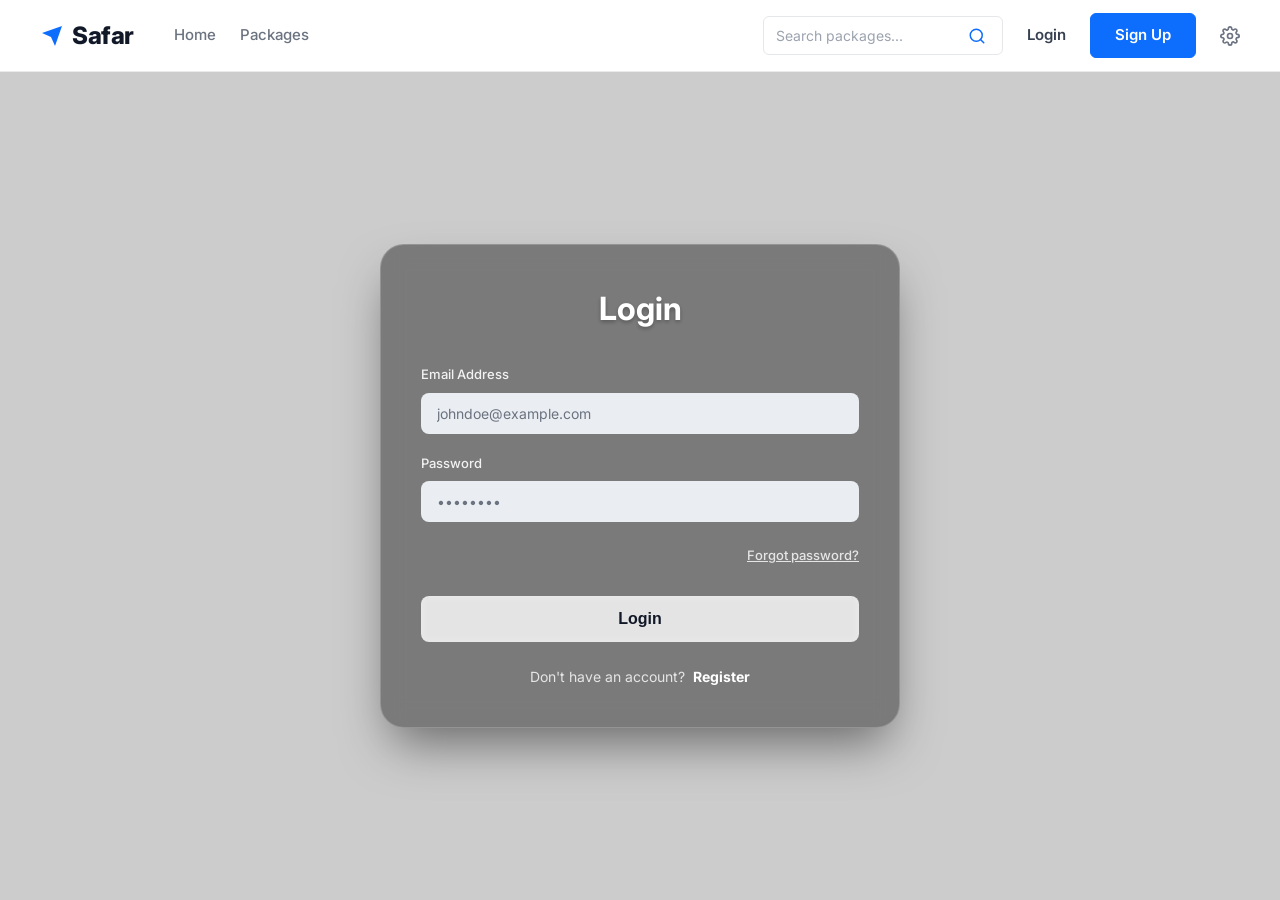
==== auth.html @ 93e84e43 "Add files via upload" ====
<!DOCTYPE html>
<html lang="en">
<head>
    <meta charset="UTF-8">
    <meta name="viewport" content="width=device-width, initial-scale=1.0">
    <title>Safar - Register</title>
    <link href="https://fonts.googleapis.com/css2?family=Inter:wght@400;500;600;700;800&display=swap" rel="stylesheet">
    <link rel="stylesheet" href="landing.css">
    <link rel="stylesheet" href="auth.css">
</head>
<body>
    <!-- Navigation Bar (Reused from landing page) -->
    <header class="navbar">
        <div class="nav-left">
            <a href="landing.html" class="logo">
                <svg viewBox="0 0 24 24" fill="none" stroke="currentColor" stroke-width="2" stroke-linecap="round" stroke-linejoin="round">
                    <path d="M22 2 11 13M22 2l-7 20-4-9-9-4 20-7z" fill="currentColor" stroke="none" />
                </svg>
                <span>Safar</span>
            </a>
            <nav class="nav-links">
                <a href="landing.html">Home</a>
                <a href="#">Packages</a>
            </nav>
        </div>
        
        <div class="nav-right">
            <div class="search-box">
                <input type="text" placeholder="Search packages...">
                <button class="search-btn">
                    <svg viewBox="0 0 24 24" fill="none" stroke="currentColor" stroke-width="2" stroke-linecap="round" stroke-linejoin="round">
                        <circle cx="11" cy="11" r="8"></circle>
                        <line x1="21" y1="21" x2="16.65" y2="16.65"></line>
                    </svg>
                </button>
            </div>
            <a href="auth.html" class="login-link">Login</a>
            <a href="auth.html" class="btn signup-btn">Sign Up</a>
            <button class="settings-btn">
                <svg viewBox="0 0 24 24" fill="none" stroke="currentColor" stroke-width="2" stroke-linecap="round" stroke-linejoin="round">
                    <circle cx="12" cy="12" r="3"></circle>
                    <path d="M19.4 15a1.65 1.65 0 0 0 .33 1.82l.06.06a2 2 0 0 1 0 2.83 2 2 0 0 1-2.83 0l-.06-.06a1.65 1.65 0 0 0-1.82-.33 1.65 1.65 0 0 0-1 1.51V21a2 2 0 0 1-2 2 2 2 0 0 1-2-2v-.09A1.65 1.65 0 0 0 9 19.4a1.65 1.65 0 0 0-1.82.33l-.06.06a2 2 0 0 1-2.83 0 2 2 0 0 1 0-2.83l.06-.06a1.65 1.65 0 0 0 .33-1.82 1.65 1.65 0 0 0-1.51-1H3a2 2 0 0 1-2-2 2 2 0 0 1 2-2h.09A1.65 1.65 0 0 0 4.6 9a1.65 1.65 0 0 0-.33-1.82l-.06-.06a2 2 0 0 1 0-2.83 2 2 0 0 1 2.83 0l.06.06a1.65 1.65 0 0 0 1.82.33H9a1.65 1.65 0 0 0 1-1.51V3a2 2 0 0 1 2-2 2 2 0 0 1 2 2v.09a1.65 1.65 0 0 0 1 1.51 1.65 1.65 0 0 0 1.82-.33l.06-.06a2 2 0 0 1 2.83 0 2 2 0 0 1 0 2.83l-.06.06a1.65 1.65 0 0 0-.33 1.82V9a1.65 1.65 0 0 0 1.51 1H21a2 2 0 0 1 2 2 2 2 0 0 1-2 2h-.09a1.65 1.65 0 0 0-1.51 1z"></path>
                </svg>
            </button>
        </div>
    </header>

    <!-- Auth Section with Daisy Background -->
    <main class="auth-wrapper">
        <div class="glass-card hidden" id="register-card">
            <h2>Register</h2>
            <form onsubmit="event.preventDefault(); window.location.href='dashboard.html';">
                <div class="form-row">
                    <div class="input-group">
                        <label for="reg-name">Full Name</label>
                        <input type="text" id="reg-name" placeholder="Prasad PatiL" required>
                    </div>
                    <div class="input-group">
                        <label for="reg-phone">Phone</label>
                        <input type="tel" id="reg-phone" placeholder="9322581165" required>
                    </div>
                </div>
                
                <div class="input-group">
                    <label for="reg-email">Email Address</label>
                    <input type="email" id="reg-email" placeholder="patilprasad6012@gmail.com" required>
                </div>

                <div class="form-row">
                    <div class="input-group">
                        <label for="reg-pass">Password</label>
                        <input type="password" id="reg-pass" placeholder="••••••••" required>
                    </div>
                    <div class="input-group">
                        <label for="reg-confirm">Confirm</label>
                        <input type="password" id="reg-confirm" placeholder="••••••••" required>
                    </div>
                </div>

                <button type="submit" class="auth-submit">Create Account</button>

                <p class="auth-footer">Already have an account? <a href="#" id="show-login">Login</a></p>
            </form>
        </div>

        <!-- Login Card (Hidden by default, shown via JS) -->
        <div class="glass-card" id="login-card">
            <h2>Login</h2>
            <form onsubmit="event.preventDefault(); window.location.href='dashboard.html';">
                <div class="input-group">
                    <label for="login-email">Email Address</label>
                    <input type="email" id="login-email" placeholder="johndoe@example.com" required>
                </div>

                <div class="input-group">
                    <label for="login-pass">Password</label>
                    <input type="password" id="login-pass" placeholder="••••••••" required>
                </div>

                <div style="text-align: right; margin-bottom: 20px;">
                    <a href="#" style="color: rgba(255, 255, 255, 0.8); font-size: 13px; font-weight: 500; text-decoration: underline;">Forgot password?</a>
                </div>

                <button type="submit" class="auth-submit">Login</button>

                <p class="auth-footer">Don't have an account? <a href="#" id="show-register">Register</a></p>
            </form>
        </div>
    </main>

    <script>
        // Simple script to toggle between Login and Register
        document.getElementById('show-login').addEventListener('click', (e) => {
            e.preventDefault();
            document.getElementById('register-card').classList.add('hidden');
            document.getElementById('login-card').classList.remove('hidden');
        });

        document.getElementById('show-register').addEventListener('click', (e) => {
            e.preventDefault();
            document.getElementById('login-card').classList.add('hidden');
            document.getElementById('register-card').classList.remove('hidden');
        });
    </script>
</body>
</html>
---- landing.css ----
/* Splash Screen */
@import url('https://fonts.googleapis.com/css2?family=Plus+Jakarta+Sans:wght@800&display=swap');

#splash-container {
    position: fixed;
    top: 0;
    left: 0;
    width: 100%;
    height: 100%;
    background-color: white;
    display: flex;
    align-items: center;
    justify-content: center;
    z-index: 9999;
    transition: opacity 0.8s ease-in-out;
}

.brand-text {
    font-size: 5rem;
    letter-spacing: -0.05em;
    color: #0f172a;
    opacity: 0;
    transform: scale(0.95);
    animation: reveal 1s ease-out forwards;
    font-family: 'Plus Jakarta Sans', sans-serif;
}

.brand-accent {
    color: #0ea5e9; /* Match landing page primary color */
}

@keyframes reveal {
    to {
        opacity: 1;
        transform: scale(1);
    }
}

.fade-out {
    opacity: 0;
    pointer-events: none;
}

/* Reset and Base Styles */
* {
    margin: 0;
    padding: 0;
    box-sizing: border-box;
}

body {
    font-family: 'Inter', system-ui, -apple-system, sans-serif;
    color: #333;
    background-color: #fff;
    line-height: 1.5;
    overflow-x: hidden;
}

a {
    text-decoration: none;
    color: inherit;
}

/* Header / Navbar */
.navbar {
    display: flex;
    justify-content: space-between;
    align-items: center;
    padding: 0 40px;
    height: 72px;
    background-color: #fff;
    border-bottom: 1px solid #eaeaea;
    position: sticky;
    top: 0;
    z-index: 100;
}

.nav-left, .nav-right {
    display: flex;
    align-items: center;
}

.nav-left {
    gap: 40px;
}

.logo {
    display: flex;
    align-items: center;
    gap: 8px;
    font-weight: 800;
    font-size: 24px;
    color: #111827;
    letter-spacing: -0.5px;
}

.logo svg {
    width: 24px;
    height: 24px;
    color: #0d6efd; /* Safar primary blue airplane */
}

.nav-links {
    display: flex;
    gap: 24px;
}

.nav-links a {
    font-size: 15px;
    font-weight: 500;
    color: #6b7280;
    transition: color 0.2s;
}

.nav-links a:hover, .nav-links a.active {
    color: #111827;
}

.nav-right {
    gap: 24px;
}

/* Search Box */
.search-box {
    display: flex;
    align-items: center;
    border: 1px solid #e5e7eb;
    border-radius: 6px;
    padding: 4px 12px;
    width: 240px;
    background: #fff;
    transition: border-color 0.2s;
}

.search-box:focus-within {
    border-color: #0ea5e9;
}

.search-box input {
    border: none;
    outline: none;
    padding: 6px 0;
    width: 100%;
    font-size: 14px;
    font-family: inherit;
    color: #374151;
}

.search-box input::placeholder {
    color: #9ca3af;
}

.search-btn {
    background: none;
    border: none;
    cursor: pointer;
    color: #0d6efd;
    display: flex;
    align-items: center;
    justify-content: center;
    padding: 4px;
}

.search-btn svg {
    width: 18px;
    height: 18px;
}

/* Nav Actions */
.login-link {
    font-size: 15px;
    font-weight: 600;
    color: #374151;
    transition: color 0.2s;
}

.login-link:hover {
    color: #0ea5e9;
}

.btn {
    display: inline-flex;
    align-items: center;
    justify-content: center;
    padding: 10px 24px;
    border-radius: 6px;
    font-size: 15px;
    font-weight: 600;
    cursor: pointer;
    transition: all 0.2s;
}

.signup-btn {
    background-color: #0d6efd;
    color: #fff;
    border: 1px solid #0d6efd;
}

.signup-btn:hover {
    background-color: #0b5ed7;
    border-color: #0a58ca;
}

.settings-btn {
    background: none;
    border: none;
    cursor: pointer;
    color: #6b7280;
    display: flex;
    align-items: center;
    transition: color 0.2s;
}

.settings-btn:hover {
    color: #111827;
}

.settings-btn svg {
    width: 20px;
    height: 20px;
}

/* Hero Section */
.hero {
    position: relative;
    height: calc(100vh - 72px);
    min-height: 500px;
    display: flex;
    flex-direction: column;
    justify-content: center;
    align-items: center;
    text-align: center;
    background-image: url('https://images.unsplash.com/photo-1559128010-7c1ad6e1b6a5?auto=format&fit=crop&w=1920&q=80');
    background-size: cover;
    background-position: center;
}

.hero-overlay {
    position: absolute;
    top: 0;
    left: 0;
    width: 100%;
    height: 100%;
    background: rgba(0, 0, 0, 0.2); /* Very subtle dark overlay to ensure text readability */
    z-index: 1;
}

.hero-content {
    position: relative;
    z-index: 2;
    max-width: 800px;
    padding: 0 20px;
}

.hero-content h1 {
    font-size: 56px;
    font-weight: 800;
    color: #ffffff;
    margin-bottom: 16px;
    letter-spacing: -1px;
    text-shadow: 0 2px 10px rgba(0,0,0,0.3);
}

.hero-content p {
    font-size: 18px;
    font-weight: 500;
    color: #f3f4f6;
    margin-bottom: 40px;
    text-shadow: 0 1px 4px rgba(0,0,0,0.4);
    max-width: 600px;
    margin-left: auto;
    margin-right: auto;
}

.hero-actions {
    display: flex;
    gap: 16px;
    justify-content: center;
}

.hero-actions .btn-primary {
    background-color: #ffffff;
    color: #0ea5e9;
    border: 1px solid #ffffff;
    border-radius: 30px;
    padding: 12px 32px;
}

.hero-actions .btn-primary:hover {
    background-color: #f8fafc;
    transform: translateY(-2px);
}

.hero-actions .btn-outline {
    background-color: transparent;
    color: #ffffff;
    border: 1px solid rgba(255, 255, 255, 0.8);
    border-radius: 30px;
    padding: 12px 32px;
    backdrop-filter: blur(4px);
}

.hero-actions .btn-outline:hover {
    background-color: rgba(255, 255, 255, 0.1);
    border-color: #ffffff;
}

/* Scroll Down Indicator */
.scroll-down {
    position: absolute;
    bottom: 30px;
    left: 50%;
    transform: translateX(-50%);
    z-index: 2;
    display: flex;
    flex-direction: column;
    align-items: center;
    gap: 8px;
    color: rgba(255, 255, 255, 0.8);
    font-size: 14px;
    font-weight: 500;
    cursor: pointer;
    text-shadow: 0 1px 4px rgba(0,0,0,0.4);
    animation: bounce 2s infinite;
}

.scroll-down svg {
    width: 20px;
    height: 20px;
}

@keyframes bounce {
    0%, 20%, 50%, 80%, 100% {
        transform: translateY(0) translateX(-50%);
    }
    40% {
        transform: translateY(-10px) translateX(-50%);
    }
    60% {
        transform: translateY(-5px) translateX(-50%);
    }
}

/* Responsive adjustments */
@media (max-width: 768px) {
    .navbar {
        padding: 0 20px;
    }
    .nav-left {
        gap: 20px;
    }
    .nav-links, .search-box {
        display: none;
    }
    .hero-content h1 {
        font-size: 40px;
    }
    .hero-content p {
        font-size: 16px;
    }
}

/* Packages Section */
.packages-section {
    padding: 80px 40px;
    background-color: #f8fafc; /* Very light grey/blue background similar to image */
    min-height: 100vh;
}

.packages-container {
    max-width: 1200px;
    margin: 0 auto;
}

.packages-header {
    margin-bottom: 40px;
}

.packages-header h2 {
    font-size: 32px;
    font-weight: 800;
    color: #1e293b;
    margin-bottom: 8px;
    letter-spacing: -0.5px;
}

.packages-header p {
    font-size: 15px;
    color: #64748b;
}

.packages-subheader {
    display: flex;
    justify-content: space-between;
    align-items: center;
    margin-bottom: 24px;
}

.packages-subheader h3 {
    font-size: 18px;
    font-weight: 700;
    color: #334155;
}

.sort-dropdown {
    display: flex;
    align-items: center;
    gap: 8px;
    padding: 8px 16px;
    background: #fff;
    border: 1px solid #e2e8f0;
    border-radius: 6px;
    font-size: 14px;
    color: #475569;
}

.sort-dropdown svg {
    width: 16px;
    height: 16px;
    color: #64748b;
}

.sort-dropdown select {
    border: none;
    outline: none;
    color: #0ea5e9;
    font-weight: 600;
    font-family: inherit;
    cursor: pointer;
    background: transparent;
}

/* Packages Grid */
.packages-grid {
    display: grid;
    grid-template-columns: repeat(auto-fill, minmax(350px, 1fr));
    gap: 24px;
}

/* Package Card */
.package-card {
    background: #fff;
    border-radius: 12px;
    overflow: hidden;
    border: 1px solid #e2e8f0;
    box-shadow: 0 4px 6px -1px rgba(0, 0, 0, 0.05);
    transition: transform 0.2s, box-shadow 0.2s;
}

.package-card:hover {
    transform: translateY(-4px);
    box-shadow: 0 10px 15px -3px rgba(0, 0, 0, 0.1);
}

.pkg-image {
    height: 200px;
    background-size: cover;
    background-position: center;
    position: relative;
}

.pkg-price {
    position: absolute;
    top: 12px;
    right: 12px;
    background-color: #0ea5e9;
    color: #fff;
    font-weight: 700;
    font-size: 13px;
    padding: 4px 10px;
    border-radius: 20px;
    box-shadow: 0 2px 4px rgba(0,0,0,0.2);
}

.pkg-content {
    padding: 20px;
}

.pkg-meta {
    display: flex;
    justify-content: space-between;
    align-items: center;
    margin-bottom: 12px;
}

.pkg-tag {
    font-size: 12px;
    font-weight: 600;
    color: #334155;
    background-color: #f1f5f9;
    padding: 4px 8px;
    border-radius: 4px;
    border: 1px solid #e2e8f0;
}

.pkg-duration {
    display: flex;
    align-items: center;
    gap: 4px;
    font-size: 13px;
    color: #64748b;
    font-weight: 500;
}

.pkg-duration svg {
    width: 14px;
    height: 14px;
}

.pkg-title {
    font-size: 16px;
    font-weight: 700;
    color: #0f172a;
    margin-bottom: 6px;
}

.pkg-slots {
    font-size: 13px;
    color: #64748b;
    margin-bottom: 20px;
}

.pkg-btn {
    width: 100%;
    padding: 10px;
    background: transparent;
    border: 1px solid #0ea5e9;
    color: #0ea5e9;
    border-radius: 6px;
    font-weight: 600;
    font-size: 14px;
    cursor: pointer;
    transition: all 0.2s;
}

.pkg-btn:hover {
    background: #f0f9ff;
}

/* Responsive Grid */
@media (max-width: 1024px) {
    .packages-grid {
        grid-template-columns: repeat(2, 1fr);
    }
}

@media (max-width: 640px) {
    .packages-grid {
        grid-template-columns: 1fr;
    }
    .packages-section {
        padding: 40px 20px;
    }
}
---- auth.css ----
/* Auth Wrapper & Background */
.auth-wrapper {
    min-height: calc(100vh - 72px);
    display: flex;
    align-items: center;
    justify-content: center;
    padding: 20px;
    background-image: url('https://images.unsplash.com/photo-1470509037663-253afd7f0f51?auto=format&fit=crop&w=1920&q=80'); /* Sunflower sunset field */
    background-size: cover;
    background-position: center;
    position: relative;
}

/* Subtle overlay to make text more readable */
.auth-wrapper::before {
    content: '';
    position: absolute;
    top: 0; left: 0; right: 0; bottom: 0;
    background: rgba(0, 0, 0, 0.2);
    z-index: 0;
}

/* Glass Card */
.glass-card {
    position: relative;
    z-index: 1;
    background: rgba(0, 0, 0, 0.4);
    backdrop-filter: blur(12px);
    -webkit-backdrop-filter: blur(12px);
    border: 1px solid rgba(255, 255, 255, 0.2);
    border-radius: 24px;
    padding: 40px;
    width: 100%;
    max-width: 520px;
    box-shadow: 0 25px 50px -12px rgba(0, 0, 0, 0.5);
    color: #ffffff;
    transition: all 0.3s ease;
}

.glass-card.hidden {
    display: none;
}

.glass-card h2 {
    font-size: 32px;
    font-weight: 700;
    text-align: center;
    margin-bottom: 32px;
    text-shadow: 0 2px 4px rgba(0,0,0,0.3);
}

/* Form Layout */
.form-row {
    display: flex;
    gap: 20px;
}

.form-row .input-group {
    flex: 1;
}

.input-group {
    margin-bottom: 20px;
    display: flex;
    flex-direction: column;
}

.input-group label {
    font-size: 13px;
    font-weight: 500;
    margin-bottom: 8px;
    color: rgba(255, 255, 255, 0.9);
}

.input-group input {
    width: 100%;
    padding: 12px 16px;
    border: none;
    border-radius: 8px;
    background: rgba(240, 244, 248, 0.95);
    color: #111827;
    font-size: 14px;
    font-family: inherit;
    transition: box-shadow 0.2s;
}

.input-group input:focus {
    outline: none;
    box-shadow: 0 0 0 3px rgba(14, 165, 233, 0.5);
}

.input-group input::placeholder {
    color: #6b7280;
}

/* Submit Button */
.auth-submit {
    width: 100%;
    padding: 14px;
    margin-top: 10px;
    border: none;
    border-radius: 8px;
    background: rgba(255, 255, 255, 0.85);
    color: #111827;
    font-size: 16px;
    font-weight: 700;
    cursor: pointer;
    transition: all 0.2s;
    backdrop-filter: blur(4px);
}

.auth-submit:hover {
    background: #ffffff;
    transform: translateY(-2px);
    box-shadow: 0 10px 15px -3px rgba(0, 0, 0, 0.1);
}

.auth-submit:active {
    transform: translateY(0);
}

/* Footer Links */
.auth-footer {
    text-align: center;
    margin-top: 24px;
    font-size: 14px;
    color: rgba(255, 255, 255, 0.8);
}

.auth-footer a {
    color: #ffffff;
    font-weight: 700;
    margin-left: 4px;
    text-decoration: none;
}

.auth-footer a:hover {
    text-decoration: underline;
}

/* Responsive adjustments */
@media (max-width: 600px) {
    .glass-card {
        padding: 30px 20px;
    }
    
    .form-row {
        flex-direction: column;
        gap: 0;
    }
}
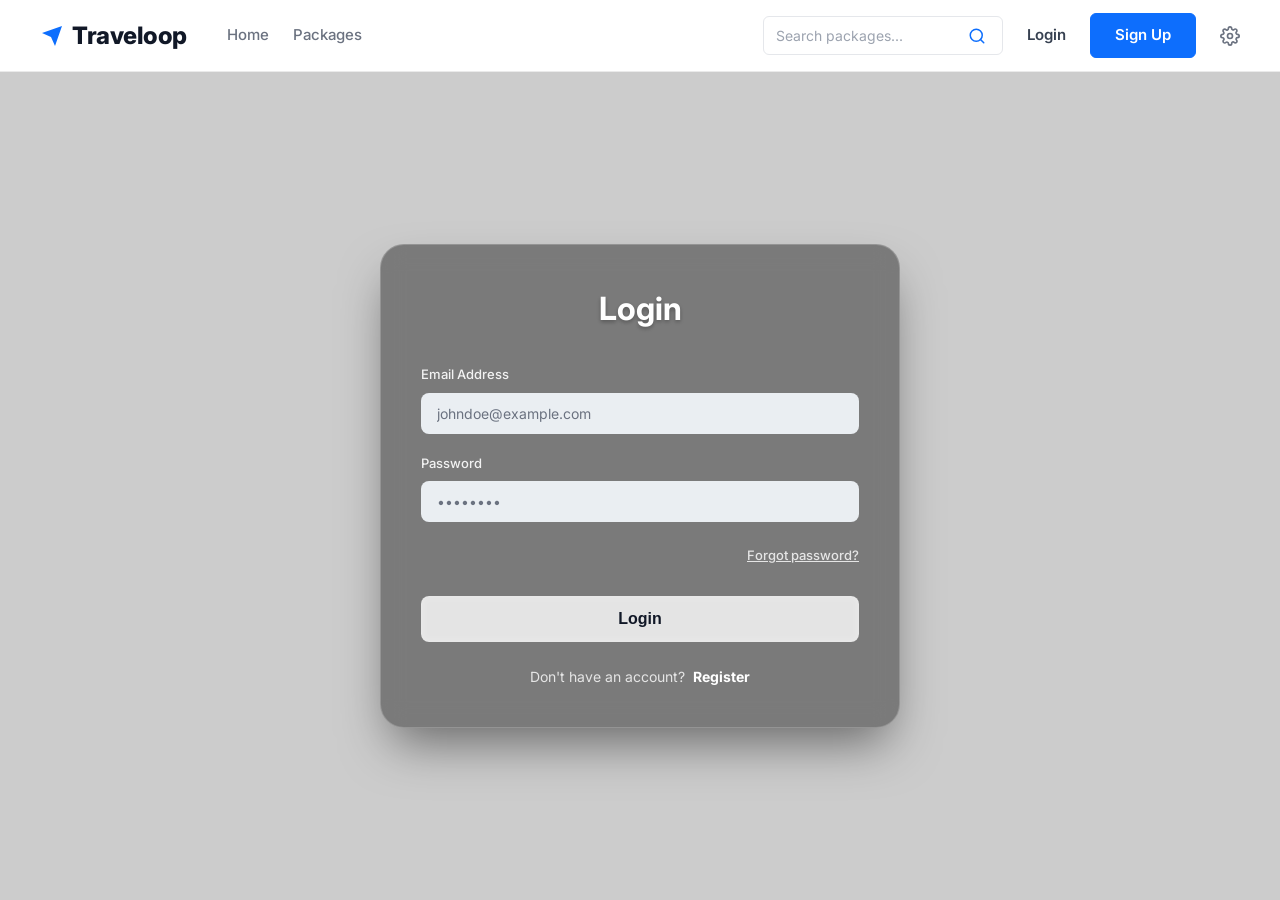
==== commit 43e4a711: "Add files via upload" ====
--- a/auth.html
+++ b/auth.html
@@ -3,23 +3,23 @@
 <head>
     <meta charset="UTF-8">
     <meta name="viewport" content="width=device-width, initial-scale=1.0">
-    <title>Safar - Register</title>
+    <title>Traveloop - Register</title>
     <link href="https://fonts.googleapis.com/css2?family=Inter:wght@400;500;600;700;800&display=swap" rel="stylesheet">
-    <link rel="stylesheet" href="landing.css">
-    <link rel="stylesheet" href="auth.css">
+    <link rel="stylesheet" href="landing.css?v=2">
+    <link rel="stylesheet" href="auth.css?v=2">
 </head>
 <body>
     <!-- Navigation Bar (Reused from landing page) -->
     <header class="navbar">
         <div class="nav-left">
-            <a href="landing.html" class="logo">
+            <a href="index.html" class="logo">
                 <svg viewBox="0 0 24 24" fill="none" stroke="currentColor" stroke-width="2" stroke-linecap="round" stroke-linejoin="round">
                     <path d="M22 2 11 13M22 2l-7 20-4-9-9-4 20-7z" fill="currentColor" stroke="none" />
                 </svg>
-                <span>Safar</span>
+                <span>Traveloop</span>
             </a>
             <nav class="nav-links">
-                <a href="landing.html">Home</a>
+                <a href="index.html">Home</a>
                 <a href="#">Packages</a>
             </nav>
         </div>
--- a/auth.css
+++ b/auth.css
@@ -5,7 +5,7 @@
     align-items: center;
     justify-content: center;
     padding: 20px;
-    background-image: url('https://images.unsplash.com/photo-1470509037663-253afd7f0f51?auto=format&fit=crop&w=1920&q=80'); /* Sunflower sunset field */
+    background-image: url('https://images.unsplash.com/photo-1558234674-142f13e73cc3?auto=format&fit=crop&w=1920&q=80'); /* Close-up daisy field */
     background-size: cover;
     background-position: center;
     position: relative;
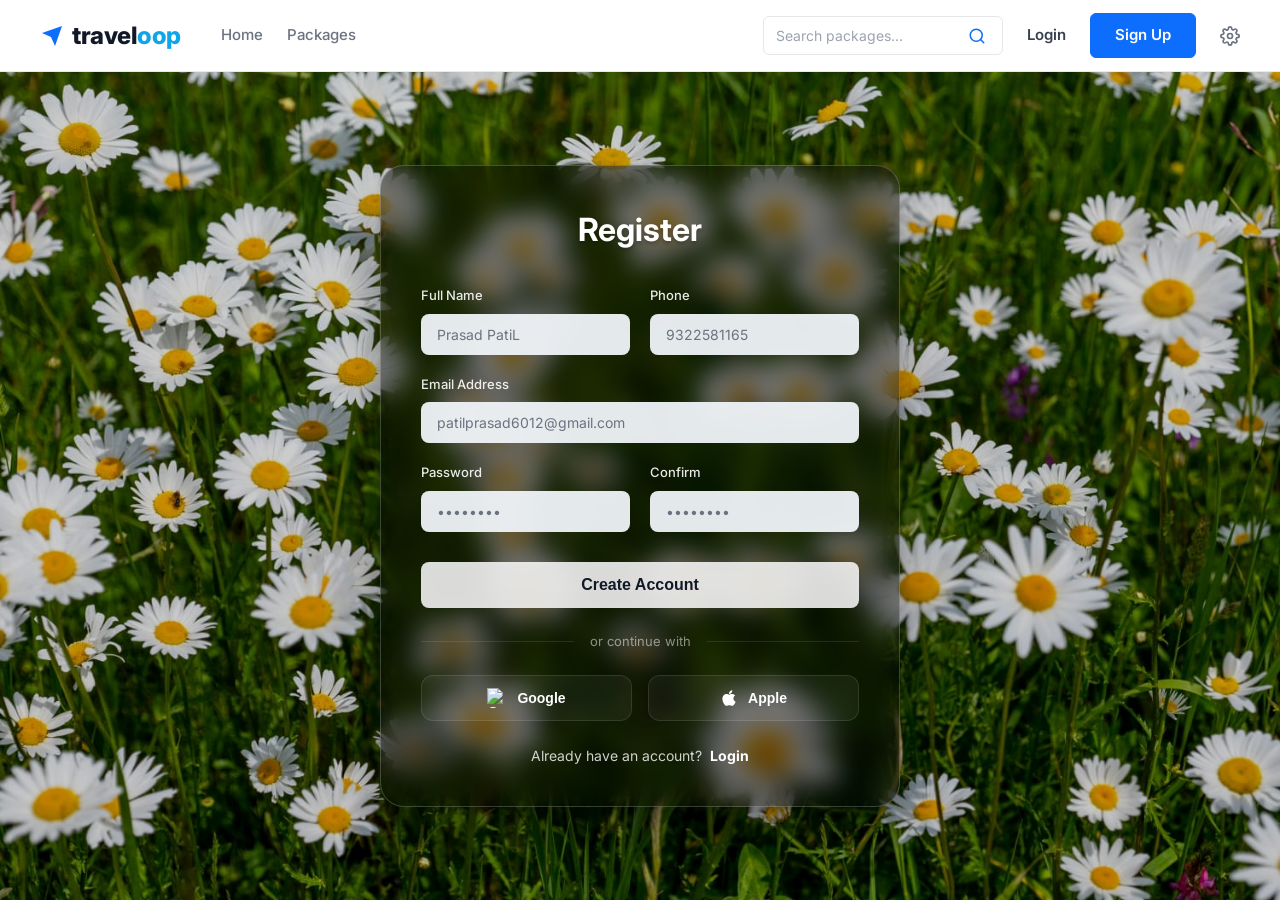
==== commit 3c343bf7: "Add files via upload" ====
--- a/auth.html
+++ b/auth.html
@@ -7,6 +7,7 @@
     <link href="https://fonts.googleapis.com/css2?family=Inter:wght@400;500;600;700;800&display=swap" rel="stylesheet">
     <link rel="stylesheet" href="landing.css?v=2">
     <link rel="stylesheet" href="auth.css?v=2">
+    <script src="user.js"></script>
 </head>
 <body>
     <!-- Navigation Bar (Reused from landing page) -->
@@ -16,7 +17,7 @@
                 <svg viewBox="0 0 24 24" fill="none" stroke="currentColor" stroke-width="2" stroke-linecap="round" stroke-linejoin="round">
                     <path d="M22 2 11 13M22 2l-7 20-4-9-9-4 20-7z" fill="currentColor" stroke="none" />
                 </svg>
-                <span>Traveloop</span>
+                <span>travel<span style="color: #0ea5e9">oop</span></span>
             </a>
             <nav class="nav-links">
                 <a href="index.html">Home</a>
@@ -34,8 +35,8 @@
                     </svg>
                 </button>
             </div>
-            <a href="auth.html" class="login-link">Login</a>
-            <a href="auth.html" class="btn signup-btn">Sign Up</a>
+            <a href="auth.html#login" class="login-link">Login</a>
+            <a href="auth.html#register" class="btn signup-btn">Sign Up</a>
             <button class="settings-btn">
                 <svg viewBox="0 0 24 24" fill="none" stroke="currentColor" stroke-width="2" stroke-linecap="round" stroke-linejoin="round">
                     <circle cx="12" cy="12" r="3"></circle>
@@ -47,7 +48,7 @@
 
     <!-- Auth Section with Daisy Background -->
     <main class="auth-wrapper">
-        <div class="glass-card hidden" id="register-card">
+        <div class="glass-card" id="register-card">
             <h2>Register</h2>
             <form onsubmit="event.preventDefault(); window.location.href='dashboard.html';">
                 <div class="form-row">
@@ -79,12 +80,27 @@
 
                 <button type="submit" class="auth-submit">Create Account</button>
 
+                <div class="social-divider">
+                    <span>or continue with</span>
+                </div>
+
+                <div class="social-buttons">
+                    <button type="button" class="social-btn google">
+                        <img src="https://www.gstatic.com/firebasejs/ui/2.0.0/images/auth/google.svg" alt="Google">
+                        Google
+                    </button>
+                    <button type="button" class="social-btn apple">
+                        <svg viewBox="0 0 384 512" width="18" height="18" fill="currentColor"><path d="M318.7 268.7c-.2-36.7 16.4-64.4 50-84.8-18.8-26.9-47.2-41.7-84.7-44.6-35.5-2.8-74.3 20.7-88.5 20.7-15 0-49.4-19.7-76.4-19.7C63.3 141.2 4 184.8 4 273.5q0 39.3 14.4 81.2c12.8 36.7 59 126.7 107.2 125.2 25.2-.6 43-17.9 75.8-17.9 31.8 0 48.3 17.9 76.4 17.9 48.6-.7 90.4-82.5 102.6-119.3-65.2-30.7-61.7-90-61.7-91.9zm-56.6-164.2c27.3-32.4 24.8-61.9 24-72.5-24.1 1.4-52 16.4-67.9 34.9-17.5 19.8-27.8 44.3-25.6 71.9 26.1 2 49.9-11.4 69.5-34.3z"/></svg>
+                        Apple
+                    </button>
+                </div>
+
                 <p class="auth-footer">Already have an account? <a href="#" id="show-login">Login</a></p>
             </form>
         </div>
 
         <!-- Login Card (Hidden by default, shown via JS) -->
-        <div class="glass-card" id="login-card">
+        <div class="glass-card hidden" id="login-card">
             <h2>Login</h2>
             <form onsubmit="event.preventDefault(); window.location.href='dashboard.html';">
                 <div class="input-group">
@@ -103,23 +119,132 @@
 
                 <button type="submit" class="auth-submit">Login</button>
 
+                <div class="social-divider">
+                    <span>or continue with</span>
+                </div>
+
+                <div class="social-buttons">
+                    <button type="button" class="social-btn google">
+                        <img src="https://www.gstatic.com/firebasejs/ui/2.0.0/images/auth/google.svg" alt="Google">
+                        Google
+                    </button>
+                    <button type="button" class="social-btn apple">
+                        <svg viewBox="0 0 384 512" width="18" height="18" fill="currentColor"><path d="M318.7 268.7c-.2-36.7 16.4-64.4 50-84.8-18.8-26.9-47.2-41.7-84.7-44.6-35.5-2.8-74.3 20.7-88.5 20.7-15 0-49.4-19.7-76.4-19.7C63.3 141.2 4 184.8 4 273.5q0 39.3 14.4 81.2c12.8 36.7 59 126.7 107.2 125.2 25.2-.6 43-17.9 75.8-17.9 31.8 0 48.3 17.9 76.4 17.9 48.6-.7 90.4-82.5 102.6-119.3-65.2-30.7-61.7-90-61.7-91.9zm-56.6-164.2c27.3-32.4 24.8-61.9 24-72.5-24.1 1.4-52 16.4-67.9 34.9-17.5 19.8-27.8 44.3-25.6 71.9 26.1 2 49.9-11.4 69.5-34.3z"/></svg>
+                        Apple
+                    </button>
+                </div>
+
                 <p class="auth-footer">Don't have an account? <a href="#" id="show-register">Register</a></p>
             </form>
         </div>
     </main>
 
-    <script>
-        // Simple script to toggle between Login and Register
-        document.getElementById('show-login').addEventListener('click', (e) => {
-            e.preventDefault();
+    <script type="module">
+        import { initializeApp } from "https://www.gstatic.com/firebasejs/10.8.0/firebase-app.js";
+        import { getAuth, signInWithEmailAndPassword, createUserWithEmailAndPassword, GoogleAuthProvider, signInWithPopup } from "https://www.gstatic.com/firebasejs/10.8.0/firebase-auth.js";
+
+        const firebaseConfig = {
+            apiKey: "AIzaSyAS6g1L1qJSnbDjS1MTBACjncJ4XN0UoHM",
+            authDomain: "traveloop-65407.firebaseapp.com",
+            projectId: "traveloop-65407",
+            storageBucket: "traveloop-65407.firebasestorage.app",
+            messagingSenderId: "360228717745",
+            appId: "1:360228717745:web:72c68251b9c82be6894e90"
+        };
+
+        const app = initializeApp(firebaseConfig);
+        const auth = getAuth(app);
+        const provider = new GoogleAuthProvider();
+
+        // Register Form Logic
+        document.querySelector('#register-card form').addEventListener('submit', async (e) => {
+            e.preventDefault();
+            const name = document.getElementById('reg-name').value;
+            const email = document.getElementById('reg-email').value;
+            const password = document.getElementById('reg-pass').value;
+            const confirm = document.getElementById('reg-confirm').value;
+
+            if (password !== confirm) {
+                alert("Passwords do not match!");
+                return;
+            }
+
+            try {
+                const userCredential = await createUserWithEmailAndPassword(auth, email, password);
+                UserProfile.login(name, email);
+                window.location.href = 'dashboard.html';
+            } catch (error) {
+                alert(error.message);
+            }
+        });
+
+        // Login Form Logic
+        document.querySelector('#login-card form').addEventListener('submit', async (e) => {
+            e.preventDefault();
+            const email = document.getElementById('login-email').value;
+            const password = document.getElementById('login-pass').value;
+
+            try {
+                const userCredential = await signInWithEmailAndPassword(auth, email, password);
+                const name = email.split('@')[0].split('.').map(s => s.charAt(0).toUpperCase() + s.slice(1)).join(' ');
+                UserProfile.login(name, email);
+                window.location.href = 'dashboard.html';
+            } catch (error) {
+                alert(error.message);
+            }
+        });
+
+        // Google Sign-In Logic
+        document.querySelectorAll('.social-btn.google').forEach(btn => {
+            btn.addEventListener('click', async () => {
+                try {
+                    const result = await signInWithPopup(auth, provider);
+                    const user = result.user;
+                    UserProfile.login(user.displayName, user.email);
+                    window.location.href = 'dashboard.html';
+                } catch (error) {
+                    alert(error.message);
+                }
+            });
+        });
+
+        // Apple Sign-In Placeholder
+        document.querySelectorAll('.social-btn.apple').forEach(btn => {
+            btn.addEventListener('click', () => {
+                alert("Apple Sign-In requires a production domain and developer account. Demo purposes only.");
+            });
+        });
+
+        // Toggle UI
+        const showLogin = () => {
             document.getElementById('register-card').classList.add('hidden');
             document.getElementById('login-card').classList.remove('hidden');
-        });
-
-        document.getElementById('show-register').addEventListener('click', (e) => {
-            e.preventDefault();
+            window.location.hash = 'login';
+        };
+
+        const showRegister = () => {
             document.getElementById('login-card').classList.add('hidden');
             document.getElementById('register-card').classList.remove('hidden');
+            window.location.hash = 'register';
+        };
+
+        document.getElementById('show-login').addEventListener('click', (e) => {
+            e.preventDefault();
+            showLogin();
+        });
+
+        document.getElementById('show-register').addEventListener('click', (e) => {
+            e.preventDefault();
+            showRegister();
+        });
+
+        // Initialize based on Hash
+        window.addEventListener('load', () => {
+            if (window.location.hash === '#login') {
+                showLogin();
+            } else {
+                showRegister();
+            }
         });
     </script>
 </body>
--- a/landing.css
+++ b/landing.css
@@ -13,6 +13,60 @@
     justify-content: center;
     z-index: 9999;
     transition: opacity 0.8s ease-in-out;
+}
+
+.splash-content {
+    text-align: center;
+    display: flex;
+    flex-direction: column;
+    align-items: center;
+    gap: 24px;
+}
+
+.splash-loader {
+    width: 240px;
+    height: 4px;
+    background: #f1f5f9;
+    border-radius: 10px;
+    overflow: hidden;
+    position: relative;
+    opacity: 0;
+    animation: fadeIn 0.5s ease-out 0.5s forwards;
+}
+
+.loader-progress {
+    position: absolute;
+    top: 0;
+    left: -100%;
+    width: 100%;
+    height: 100%;
+    background: linear-gradient(90deg, #3b82f6, #0ea5e9, #3b82f6);
+    animation: loading 2.5s cubic-bezier(0.65, 0.05, 0.36, 1) forwards;
+}
+
+.loader-text {
+    font-size: 14px;
+    font-weight: 600;
+    color: #64748b;
+    letter-spacing: 0.1em;
+    text-transform: uppercase;
+    opacity: 0;
+    animation: fadeIn 0.5s ease-out 0.8s forwards;
+}
+
+@keyframes loading {
+    to { left: 0; }
+}
+
+@keyframes fadeIn {
+    to { opacity: 1; }
+}
+
+.splash-loop {
+    width: 200px;
+    height: 60px;
+    opacity: 0;
+    animation: reveal 1s ease-out 0.5s forwards;
 }
 
 .brand-text {
@@ -41,6 +95,34 @@
     pointer-events: none;
 }
 
+/* Flight Path Animations */
+.hero-animation {
+    position: absolute;
+    top: 0;
+    left: 0;
+    width: 100%;
+    height: 100%;
+    pointer-events: none;
+    z-index: 1;
+}
+
+.hero-loop {
+    width: 100%;
+    height: 100%;
+    opacity: 0.6;
+}
+
+.flight-path {
+    stroke-dasharray: 8, 8;
+    animation: dash 30s linear infinite;
+}
+
+@keyframes dash {
+    to {
+        stroke-dashoffset: -1000;
+    }
+}
+
 /* Reset and Base Styles */
 * {
     margin: 0;
@@ -84,6 +166,25 @@
     gap: 40px;
 }
 
+.main-nav {
+    display: flex;
+    gap: 24px;
+}
+
+.main-nav a {
+    font-size: 14px;
+    font-weight: 600;
+    color: #64748b;
+    transition: all 0.3s ease;
+    padding: 8px 12px;
+    border-radius: 8px;
+}
+
+.main-nav a:hover {
+    color: #0ea5e9;
+    background-color: #f1f5f9;
+}
+
 .logo {
     display: flex;
     align-items: center;
@@ -233,6 +334,25 @@
     background-image: url('https://images.unsplash.com/photo-1559128010-7c1ad6e1b6a5?auto=format&fit=crop&w=1920&q=80');
     background-size: cover;
     background-position: center;
+}
+
+.travel-loop-wrapper {
+    position: absolute;
+    top: 50%;
+    left: 50%;
+    transform: translate(-50%, -50%);
+    width: 100%;
+    max-width: 1000px;
+    height: auto;
+    z-index: 1;
+    pointer-events: none;
+    opacity: 0.6;
+}
+
+.travel-loop-svg {
+    width: 100%;
+    height: auto;
+    filter: drop-shadow(0 0 15px rgba(14, 165, 233, 0.4));
 }
 
 .hero-overlay {
@@ -552,3 +672,85 @@
         padding: 40px 20px;
     }
 }
+
+/* Traveloop Suite Section */
+.suite-section {
+    padding: 100px 40px;
+    background-color: #f8fafc;
+}
+
+.suite-header {
+    text-align: center;
+    margin-bottom: 60px;
+}
+
+.suite-header h2 {
+    font-size: 42px;
+    font-weight: 800;
+    color: #0f172a;
+    letter-spacing: -1px;
+    margin-bottom: 16px;
+}
+
+.suite-header p {
+    font-size: 18px;
+    color: #64748b;
+    max-width: 600px;
+    margin: 0 auto;
+}
+
+.suite-grid {
+    display: grid;
+    grid-template-columns: repeat(auto-fit, minmax(280px, 1fr));
+    gap: 32px;
+    max-width: 1200px;
+    margin: 0 auto;
+}
+
+.suite-card {
+    background: #fff;
+    padding: 40px;
+    border-radius: 24px;
+    border: 1px solid #f1f5f9;
+    transition: all 0.3s ease;
+    text-align: left;
+}
+
+.suite-card:hover {
+    transform: translateY(-8px);
+    box-shadow: 0 20px 40px -10px rgba(0, 0, 0, 0.05);
+    border-color: #0ea5e9;
+}
+
+.suite-icon {
+    width: 64px;
+    height: 64px;
+    border-radius: 16px;
+    display: flex;
+    align-items: center;
+    justify-content: center;
+    margin-bottom: 24px;
+}
+
+.suite-icon svg {
+    width: 32px;
+    height: 32px;
+}
+
+.suite-card h3 {
+    font-size: 20px;
+    font-weight: 700;
+    color: #1e293b;
+    margin-bottom: 12px;
+}
+
+.suite-card p {
+    font-size: 15px;
+    color: #64748b;
+    line-height: 1.6;
+}
+
+.container {
+    max-width: 1200px;
+    margin: 0 auto;
+}
--- a/auth.css
+++ b/auth.css
@@ -5,7 +5,7 @@
     align-items: center;
     justify-content: center;
     padding: 20px;
-    background-image: url('https://images.unsplash.com/photo-1558234674-142f13e73cc3?auto=format&fit=crop&w=1920&q=80'); /* Close-up daisy field */
+    background-image: url('login and registerpage bg image.jpeg');
     background-size: cover;
     background-position: center;
     position: relative;
@@ -138,6 +138,61 @@
     text-decoration: underline;
 }
 
+/* Social Login Styles */
+.social-divider {
+    display: flex;
+    align-items: center;
+    margin: 24px 0;
+    color: rgba(255, 255, 255, 0.5);
+    font-size: 13px;
+}
+
+.social-divider::before,
+.social-divider::after {
+    content: "";
+    flex: 1;
+    height: 1px;
+    background: rgba(255, 255, 255, 0.1);
+}
+
+.social-divider span {
+    padding: 0 16px;
+}
+
+.social-buttons {
+    display: flex;
+    gap: 16px;
+    margin-bottom: 24px;
+}
+
+.social-btn {
+    flex: 1;
+    display: flex;
+    align-items: center;
+    justify-content: center;
+    gap: 10px;
+    padding: 12px;
+    border-radius: 12px;
+    border: 1px solid rgba(255, 255, 255, 0.1);
+    background: rgba(255, 255, 255, 0.05);
+    color: white;
+    font-size: 14px;
+    font-weight: 600;
+    cursor: pointer;
+    transition: all 0.3s ease;
+}
+
+.social-btn:hover {
+    background: rgba(255, 255, 255, 0.15);
+    border-color: rgba(255, 255, 255, 0.3);
+    transform: translateY(-2px);
+}
+
+.social-btn img {
+    width: 20px;
+    height: 20px;
+}
+
 /* Responsive adjustments */
 @media (max-width: 600px) {
     .glass-card {
@@ -148,4 +203,13 @@
         flex-direction: column;
         gap: 0;
     }
-}
+
+    .social-buttons {
+        flex-direction: column;
+        gap: 12px;
+    }
+    
+    .social-btn {
+        width: 100%;
+    }
+}
